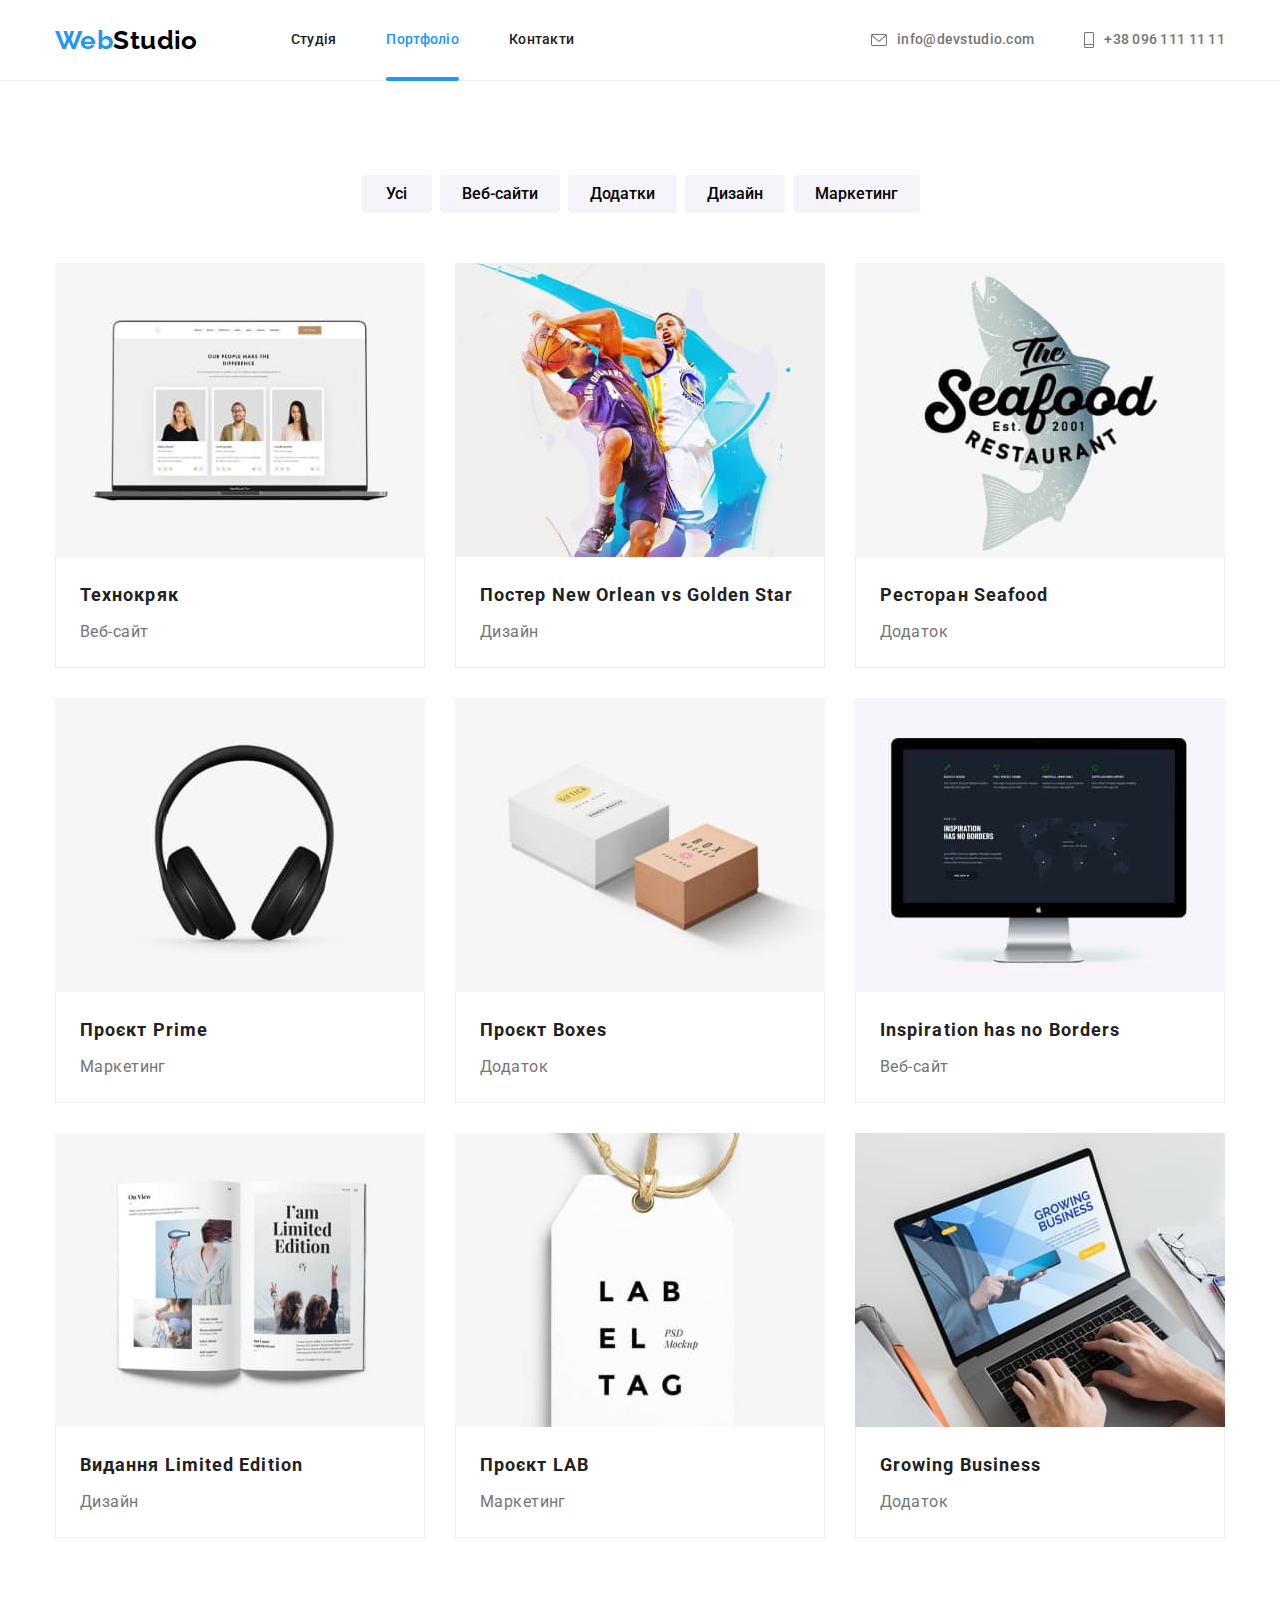
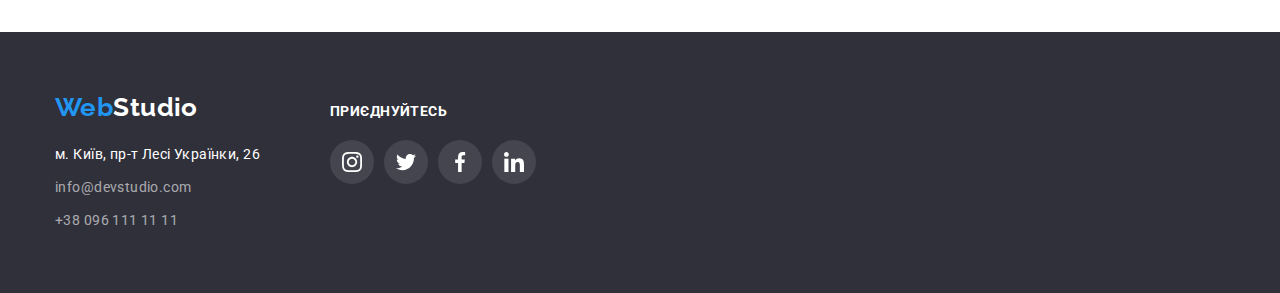
==== portfolio.html @ 8747063b "Clone from hw05" ====
<!DOCTYPE html>
<html lang="uk">
  <head>
    <meta charset="UTF-8" />
    <meta name="viewport" content="width=device-width, initial-scale=1.0" />
    <title>Портфоліо</title>
    <link rel="preconnect" href="https://fonts.googleapis.com" />
    <link rel="preconnect" href="https://fonts.gstatic.com" crossorigin />
    <link
      href="https://fonts.googleapis.com/css2?family=Raleway:wght@700&family=Roboto:wght@400;500;700;900&display=swap"
      rel="stylesheet"
    />
    <link 
      rel="stylesheet" 
      href="https://cdn.jsdelivr.net/npm/modern-normalize@1.1.0/modern-normalize.min.css"
    />
    <link rel="stylesheet" href="./css/styles.css" />
  </head>
  <body>
    <header class="page-header">
      <div class="container page-header-container">
        <nav class="page-navigation">
          <a href="#webstudio" class="webstudio link"
            ><span class="weblogo">Web</span><span class="studiologoblack">Studio</span></a
          >
          <ul class="menu list">
            <li class="menu-item">
              <a href="./index.html" class="menu-link link ">Студія</a>
            </li>
            <li class="menu-item">
              <a href="./portfolio.html" class="menu-link link current">Портфоліо</a>
            </li>
            <li class="menu-item">
              <a href="#contacts" class="menu-link link">Контакти</a>
            </li>
          </ul>
        </nav>
        <ul class="page-contacts list">
          <li class="page-contacts-item">
            <a href="mailto:info@devstudio.com" class="contacts-link link">
              <svg aria-label="Mail" class="contact-img" width="16" height="12">
                <use href="./images/icons.svg#icon-mail"></use>
              </svg>
              <span>info@devstudio.com</span></a
            >
          </li>
          <li class="page-contacts-item">
            <a href="tel:+380961111111" class="contacts-link link">
              <svg aria-label="Smartphone" class="contact-img" width="10" height="16">
                <use href="./images/icons.svg#icon-smartphone"></use>
              </svg>
              <span>+38 096 111 11 11</span>
            </a>
          </li>
        </ul>
      </div>
    </header>
    <main>
      <section class="page-portfolio-projects">
        <div class="container">
          <h1 class="buttons visually-hidden">Кнопки</h2>
          <ul class="buttons-list list">
            <li class="buttons-list-item">
            <button class="portfolio-buttons buttoncursor portfolio-buttons-all" type="button">Усі</button>
            </li>
            <li class="buttons-list-item">
            <button class="portfolio-buttons buttoncursor" type="button">Веб-сайти</button>
            </li>
            <li class="buttons-list-item">
            <button class="portfolio-buttons buttoncursor" type="button">Додатки</button>
            </li>
            <li class="buttons-list-item">
            <button class="portfolio-buttons buttoncursor" type="button">Дизайн</button>
            </li>
            <li class="buttons-list-item">
            <button class="portfolio-buttons buttoncursor" type="button">Маркетинг</button>
            </li>
          </ul>
        </div>
        <div class="container">
          <ul class="portfolio-projects list">
          <li class="portfolio-projects-item">
            <a href="#" class="portfolio-projects-link link">
              <div class="portfolio-image-wrapper">
                <img
              src="./images/portfolio-1.jpg"
              alt="Notebook"
              width="370"
              height="294"
              class="portfolio-projects-photo"
                />
              <p class="overlay">Ресурс пропонує комплексні пропозиції з різним рівнем функціоналу та сервісів. Все це дозволить відвідувачу отримати вичерпні відомості про компанію чи приватну особу.</p>
              </div>
              <div class="portfolio-projects-container">
                <h2 class="portfolio-projects-name">Технокряк</h3>
                <p class="portfolio-projects-description">Веб-сайт</p>
              </div>
            </a>
            
          </li>
          <li class="portfolio-projects-item">
            <a href="#" class="portfolio-projects-link link">
              <div class="portfolio-image-wrapper">
                <img
              src="./images/portfolio-2.jpg"
              alt="Poster"
              width="370"
              height="294"
              class="portfolio-projects-photo"
                />
              <p class="overlay">Ресурс пропонує комплексні пропозиції з різним рівнем функціоналу та сервісів. Все це дозволить відвідувачу отримати вичерпні відомості про компанію чи приватну особу.</p>
              </div>
              <div class="portfolio-projects-container">
                <h2 class="portfolio-projects-name">Постер New Orlean vs Golden Star</h3>
                <p class="portfolio-projects-description">Дизайн</p>
              </div>
            </a>
          </li>
          <li class="portfolio-projects-item">
            <a href="#" class="portfolio-projects-link link">
              <div class="portfolio-image-wrapper">
                <img
              src="./images/portfolio-3.jpg"
              alt="RestaurantLogo"
              width="370"
              height="294"
              class="portfolio-projects-photo"
                />
              <p class="overlay">Ресурс пропонує комплексні пропозиції з різним рівнем функціоналу та сервісів. Все це дозволить відвідувачу отримати вичерпні відомості про компанію чи приватну особу.</p>
              </div>
            <div class="portfolio-projects-container">
              <h2 class="portfolio-projects-name">Ресторан Seafood</h3>
              <p class="portfolio-projects-description">Додаток</p>
            </div>
            </a>
          </li>
          <li class="portfolio-projects-item">
            <a href="#" class="portfolio-projects-link link">
              <div class="portfolio-image-wrapper">
                <img
              src="./images/portfolio-4.jpg"
              alt="Headphones"
              width="370"
              height="294"
              class="portfolio-projects-photo"
                />
              <p class="overlay">Ресурс пропонує комплексні пропозиції з різним рівнем функціоналу та сервісів. Все це дозволить відвідувачу отримати вичерпні відомості про компанію чи приватну особу.</p>
              </div>
            <div class="portfolio-projects-container">
              <h2 class="portfolio-projects-name">Проєкт Prime</h3>
              <p class="portfolio-projects-description">Маркетинг</p>
            </div>
            </a>
          </li>
          <li class="portfolio-projects-item">
            <a href="#" class="portfolio-projects-link link">
              <div class="portfolio-image-wrapper">
                <img
              src="./images/portfolio-5.jpg"
              alt="Boxes"
              width="370"
              height="294"
              class="portfolio-projects-photo"
                />
              <p class="overlay">Ресурс пропонує комплексні пропозиції з різним рівнем функціоналу та сервісів. Все це дозволить відвідувачу отримати вичерпні відомості про компанію чи приватну особу.</p>
              </div>
            <div class="portfolio-projects-container">
              <h2 class="portfolio-projects-name">Проєкт Boxes</h3>
              <p class="portfolio-projects-description">Додаток</p>
            </div>
            </a>
          </li>
          <li class="portfolio-projects-item">
            <a href="#" class="portfolio-projects-link link">
              <div class="portfolio-image-wrapper">
                <img
              src="./images/portfolio-6.jpg"
              alt="Monitor"
              width="370"
              height="294"
              class="portfolio-projects-photo"
                />
              <p class="overlay">Ресурс пропонує комплексні пропозиції з різним рівнем функціоналу та сервісів. Все це дозволить відвідувачу отримати вичерпні відомості про компанію чи приватну особу.</p>
              </div>
            <div class="portfolio-projects-container">
              <h2 class="portfolio-projects-name">Inspiration has no Borders</h3>
              <p class="portfolio-projects-description">Веб-сайт</p>
            </div>
            </a>
          </li>
          <li class="portfolio-projects-item">
            <a href="#" class="portfolio-projects-link link">
              <div class="portfolio-image-wrapper">
                <img
              src="./images/portfolio-7.jpg"
              alt="Book"
              width="370"
              height="294"
              class="portfolio-projects-photo"
                />
              <p class="overlay">Ресурс пропонує комплексні пропозиції з різним рівнем функціоналу та сервісів. Все це дозволить відвідувачу отримати вичерпні відомості про компанію чи приватну особу.</p>
              </div>
            <div class="portfolio-projects-container">
              <h2 class="portfolio-projects-name">Видання Limited Edition</h3>
              <p class="portfolio-projects-description">Дизайн</p>
            </div>
            </a>
          </li>
          <li class="portfolio-projects-item">
            <a href="#" class="portfolio-projects-link link">
              <div class="portfolio-image-wrapper">
                <img
              src="./images/portfolio-8.jpg"
              alt="LabelTag"
              width="370"
              height="294"
              class="portfolio-projects-photo"
                />
              <p class="overlay">Ресурс пропонує комплексні пропозиції з різним рівнем функціоналу та сервісів. Все це дозволить відвідувачу отримати вичерпні відомості про компанію чи приватну особу.</p>
              </div>
            <div class="portfolio-projects-container">
              <h2 class="portfolio-projects-name">Проєкт LAB</h3>
              <p class="portfolio-projects-description">Маркетинг</p>
            </div>
            </a>
          </li>
          <li class="portfolio-projects-item">
            <a href="#" class="portfolio-projects-link link">
              <div class="portfolio-image-wrapper">
                <img
              src="./images/portfolio-9.jpg"
              alt="NotebookWork"
              width="370"
              height="294"
              class="portfolio-projects-photo"
                />
              <p class="overlay">Ресурс пропонує комплексні пропозиції з різним рівнем функціоналу та сервісів. Все це дозволить відвідувачу отримати вичерпні відомості про компанію чи приватну особу.</p>
              </div>
            <div class="portfolio-projects-container">
              <h2 class="portfolio-projects-name">Growing Business</h3>
              <p class="portfolio-projects-description">Додаток</p>
            </div>
            </a>
          </li>
        </ul>
        </div> 
      </section>
    </main>
    <footer class="page-footer">
      <div class="footer-container container">
        <div class="footer-first-column">
          <a href="#webstudio" class="webstudio-footer link"
            ><span class="weblogo">Web</span><span class="studiologowhite">Studio</span></a
          >
          <address class="address-footer">
            <ul class="address-list list">
              <li class="address-list-item">
                <a
                  href="https://goo.gl/maps/CPtrU1FHBa2aNyZL9"
                  target="_blank"
                  rel="noopener noreferrer nofollow"
                  class="address link"
                  >м. Київ, пр-т Лесі Українки, 26
                </a>
              </li>
              <li class="address-list-item">
                <a href="mailto:info@devstudio.com" class="footer-contacts link"
                  >info@devstudio.com</a
                >
              </li>
              <li class="address-list-item">
                <a href="tel:+380961111111" class="footer-contacts link">+38 096 111 11 11</a>
              </li>
            </ul>
          </address>
        </div>
        <div class="footer-second-column">
          <p class="header-join">Приєднуйтесь</p>
          <ul class="social-list list">
            <li class="social-list-item">
              <a href="#" class="social-footer-link">
                <svg aria-label="Social" class="social-footer-icon" width="20" height="20">
                  <use href="./images/icons.svg#icon-instagram"></use>
                </svg>
              </a>
            </li>
            <li class="social-list-item">
              <a href="#" class="social-footer-link">
                <svg aria-label="Social" class="social-footer-icon" width="20" height="20">
                  <use href="./images/icons.svg#icon-twitter"></use>
                </svg>
              </a>
            </li>
            <li class="social-list-item">
              <a href="#" class="social-footer-link">
                <svg aria-label="Social" class="social-footer-icon" width="20" height="20">
                  <use href="./images/icons.svg#icon-facebook"></use>
                </svg>
              </a>
            </li>
            <li class="social-list-item">
              <a href="#" class="social-footer-link">
                <svg aria-label="Social" class="social-footer-icon" width="20" height="20">
                  <use href="./images/icons.svg#icon-linkedin"></use>
                </svg>
              </a>
            </li>
          </ul>
        </div>
      </div>
    </footer>
  </body>
</html>
---- css/styles.css ----
:root {
    --primary-font: 'Roboto', sans-serif;
    --logo-font: 'Raleway', sans-serif;
    --primary-bg-color: #FFFFFF;
    --secondary-bg-color: #F5F4FA;
    --dark-bg-color: #2F303A;
    --primary-text-color: #212121;
    --primary-contact-color: #757575;
    --primary-accent-color: #2196F3;
    --secondary-accent-color: #188CE8;
    --primary-black: #000000;
    --transition-dur-and-func: 250ms cubic-bezier(0.4, 0, 0.2, 1);
}

h1, h2, h3, h4, h5, h6, p {
    margin-top: 0;
    margin-bottom: 0;
}

ol, ul {
    margin-top: 0;
    margin-bottom: 0;
    padding-left: 0;
}

img {
    display: block;
    max-width: 100%;
    height: auto;
}

.link {
    color: var(--primary-text-color);
    text-decoration: none;
    cursor: pointer;
    transition: color var(--transition-dur-and-func);
}

.list{
    list-style: none;
}

.buttoncursor {
    cursor: pointer;
}

.visually-hidden {
    position: absolute;
    white-space: nowrap;
    width: 1px;
    height: 1px;
    overflow: hidden;
    border: 0;
    padding: 0;
    clip: rect(0 0 0 0);
    clip-path: inset(50%);
    margin: -1px;
}

body {
    font-family: var(--primary-font);
    background: var(--primary-bg-color);
    color: var(--primary-text-color);
    font-size: 14px;
    letter-spacing: 0.03em;
}

.container {
    width: 1200px;
    margin-left: auto;
    margin-right: auto;
    padding-left: 15px;
    padding-right: 15px;
}

.section {
    padding-top: 94px;
    padding-bottom: 94px;
}

/*-------------- HEADER --------------*/
.page-header {
    border-bottom: 1px solid #ECECEC;
}

.page-header-container {
    display: flex;
    align-items: center;
}

.page-navigation {
    display: flex;
    align-items: center;
}

.webstudio {
    margin-right: 93px;
}

.menu {
    display: flex;
    column-gap: 50px;
}

.page-contacts {
    display: flex;
    column-gap: 50px;
    margin-left: auto;
}

.weblogo {
    font-family: 'Raleway';
    font-weight: 700;
    font-size: 26px;
    line-height: 1.19;  
    color: var(--primary-accent-color);
}

.studiologoblack {
    font-family: 'Raleway';
    font-weight: 700;
    font-size: 26px;
    line-height: 1.19;
    color: var(--primary-black);
}

.menu-link {
    position: relative;

    display: block;
    padding-top: 32px;
    padding-bottom: 32px;

    font-weight: 500;
    line-height: 1.14;
    letter-spacing: 0.02em;
    color: var(--primary-text-color);
}

.contacts-link {
    display: flex;
    align-items: center;
    font-weight: 500;
    line-height: 1.14;
    letter-spacing: 0.02em;
    color: var(--primary-contact-color);
}

.contact-img {
    margin-right: 10px;
    fill: var(--primary-contact-color);
}

.link.current::after {
    content: "";
    display: block;
    position: absolute;
    left: 0;
    bottom: -1px;
    width: 100%;
    height: 4px;
    border-radius: 2px;
    background-color: var(--primary-accent-color);
}

.menu-link:hover,
.menu-link:focus,
.contacts-link:hover,
.contacts-link:focus {
    color: var(--primary-accent-color);
}

.contacts-link:hover .contact-img,
.contacts-link:focus .contact-img{
    fill: var(--primary-accent-color);
    transition: fill var(--transition-dur-and-func);
}

.current {
    color: var(--primary-accent-color);
}

/*-------------- /HEADER --------------*/

/*-------------- FOOTER --------------*/

.footer-container {
    display: flex;
    align-items: baseline;
}

.footer-second-column {
    margin-left: 70px;
}

.page-footer {
    background-color: var(--dark-bg-color);
    padding-top: 60px;
    padding-bottom: 60px;
}

.webstudio-footer {
    display: block;
    margin-right: auto;
    margin-bottom: 20px;
}

.studiologowhite {
    font-family: 'Raleway';
    font-weight: 700;
    font-size: 26px;
    line-height: 1.19;
    color: var(--primary-bg-color);
}

.address-footer {
    font-style: normal;
    line-height: 1.71;
    margin-right: auto;
}

.address-list-item:not(:last-child) {
    margin-bottom: 9px;
}

.address {
    color: var(--primary-bg-color);
}

.footer-contacts {
    color: rgba(255, 255, 255, 0.6);
}

.address:hover,
.address:focus,
.footer-contacts:hover,
.footer-contacts:focus {
    color: var(--primary-accent-color);
}

.header-join {
    font-size: 14px;
    font-weight: 700;
    line-height: 1.14;
    text-transform: uppercase;
    color: var(--primary-bg-color);
    margin-bottom: 20px;
}

.social-footer-link {
    background-color: rgba(255, 255, 255, 0.1);
    display: flex;
    justify-content: center;
    align-items: center;
    width: 44px;
    height: 44px;
    border-radius: 50%;
    transition: color var(--transition-dur-and-func);
}

.social-footer-link:hover,
.social-footer-link:focus{
    background-color: var(--primary-accent-color);
    transition: background-color var(--transition-dur-and-func);
}

.social-footer-icon {
    fill: var(--primary-bg-color);
}

/*-------------- /FOOTER --------------*/

/*-------------- FEATURE --------------*/

.feature {
    max-width: 1600px;
    margin: 0 auto;
    background-color: var(--dark-bg-color);
    text-align: center;
    background-image: linear-gradient(rgba(47, 48, 58, 0.4), rgba(47, 48, 58, 0.4)), url('../images/feature.jpg');
    padding: 200px 0;
}

.feature-header {
    font-weight: 900;
    font-size: 44px;
    line-height: 1.36;
    text-align: center;
    letter-spacing: 0.06em;
    text-transform: uppercase;
    color: var(--primary-bg-color);
    width: 696px;
    margin-bottom: 30px;
    margin-left: auto;
    margin-right: auto;
}

.modal-open-btn {
    background: var(--primary-accent-color);
    box-shadow: 0px 4px 4px rgba(0, 0, 0, 0.15);
    border-radius: 4px;
    border: 0;
    font-weight: 700;
    font-size: 16px;
    line-height: 1.88;
    display: inline-block;
    letter-spacing: 0.06em;
    color: var(--primary-bg-color);
    width: 216px;
    height: 50px;
    transition: background-color var(--transition-dur-and-func),
        box-shadow var(--transition-dur-and-func);
}

.modal-open-btn:hover,
.modal-open-btn:focus {
    background: var(--secondary-accent-color);
}

/*-------------- /FEATURE --------------*/

/*-------------- CHARACTERISTIC --------------*/

.section-characteristic {
    padding-top: 94px;
}

.characteristic-list {
    display: flex;
    column-gap: 30px;
}

.characteristic-item {
    flex-basis: calc((100%-90px)/4)
}

.characteristic-item-container {
    display: flex;
    justify-content: center;
    align-items: center;
    margin-bottom: 30px;
    height: 120px;
    background-color: #F5F4FA;
}

.characteristic-name {
    font-size: 14px;
    font-weight: 700;
    line-height: 1.14;
    text-transform: uppercase;
    margin-bottom: 10px;
}

.characteristic-description {
    line-height: 1.71;
    color: var(--primary-contact-color);
}

/*-------------- /CHARACTERISTIC --------------*/

/*-------------- WHAT WE DO --------------*/

.work-photo-list {
    display: flex;
    column-gap: 30px;
}

.what-we-do-container {
    position: relative;
}

.what-we-do-overlay {
    position: absolute;
    display: flex;
    left: 0;
    bottom: 0;
    width: 100%;
    height: 70px;
    align-items: center;
    justify-content: center;

    font-family: var(--primary-font);
    font-weight: 700;
    font-size: 14px;
    line-height: 1.14;
    letter-spacing: 0.03em;
    text-transform: uppercase;
    color: var(--primary-bg-color);
    background-color: rgba(47, 48, 58, 0.8);
}

.work-photo-item {
    flex-basis: calc((100%-60px)/3)
}

.name-header {
    font-weight: 700;
    font-size: 36px;
    line-height: 1.17;
    text-align: center;
    margin-bottom: 50px;
}

/*-------------- /WHAT WE DO --------------*/

/*-------------- OUR TEAM --------------*/

.our-team {
    background: var(--secondary-bg-color);
}

.workers-list {
    display: flex;
    column-gap: 30px;
}

.workers-list-item {
    box-shadow: 0px 1px 3px rgba(0, 0, 0, 0.12), 0px 1px 1px rgba(0, 0, 0, 0.14), 0px 2px 1px rgba(0, 0, 0, 0.2);
    border-radius: 0px 0px 4px 4px;
    flex-basis: calc((100% - 90px)/ 4)
}

.workers-container {
    padding-top: 30px;
    padding-bottom: 30px;
    background: var(--primary-bg-color);
}

.workers-name {
    font-weight: 500;
    font-size: 16px;
    line-height: 1.19;
    text-align: center;
    margin-bottom: 10px;
}

.workers-job {
    font-size: 16px;
    line-height: 1.19;
    text-align: center;
    color: var(--primary-contact-color);
    margin-bottom: 16px;
}

.social-list {
    display: flex;
    justify-content: center;
    column-gap: 10px;
}

.social-list-link {
    display: flex;
    justify-content: center;
    align-items: center;
    width: 44px;
    height: 44px;
    border-radius: 50%;
    color: #AFB1B8;
    background-color: var(--primary-bg-color);
    transition: background-color var(--transition-dur-and-func);
}

.social-list-icon {
    fill: currentColor;
    transition: fill var(--transition-dur-and-func);
}

.social-list-link:hover,
.social-list-link:focus {
    background-color: var(--primary-accent-color);
}

.social-list-link:hover .social-list-icon,
.social-list-link:focus .social-list-icon{
    fill: var(--primary-bg-color);
}

.social-list-icon {
    fill: #AFB1B8;
}

/*-------------- /OUR TEAM --------------*/

/*-------------- CLIENTS --------------*/

.clients-list {
    display: flex;
    column-gap: 30px;
    justify-content: center;
    align-items: center;
}

.clients-list-item {
    display: flex;
    justify-content: center;
    align-items: center;
    width: 170px;
    height: 92px;
    border: 1px solid #AFB1B8 ;
    border-radius: 4px;
    transition: border-color var(--transition-dur-and-func);
}

.clients-link {
    display: flex;
    justify-content: center;
    align-items: center;
    width: 100%;
    height: 100%;
    color: #AFB1B8;
    fill: currentColor;
    transition: fill var(--transition-dur-and-func);
}

.clients-link:hover,
.clients-link:focus{
    fill: var(--primary-accent-color);
}

.clients-list-item:hover,
.clients-list-item:focus {
    border-color: var(--primary-accent-color);
}

/*-------------- /CLIENTS --------------*/

/*-------------- PORTFOLIO PROJECTS --------------*/

.buttons-list {
    display: flex;
    column-gap: 8px;
    justify-content: center;
    margin-bottom: 50px;
}

.portfolio-buttons {
    background: var(--secondary-bg-color);
    border-radius: 4px;
    border: 0;
    font-weight: 500;
    font-size: 16px;
    line-height: 1.63;
    text-align: center;
    padding: 6px 22px;

    transition: color var(--transition-dur-and-func),
    background-color var(--transition-dur-and-func),
    box-shadow var(--transition-dur-and-func);
}

.portfolio-buttons-all {
    padding: 6px 25px;
}

.portfolio-buttons:hover,
.portfolio-buttons:focus {
    background: var(--primary-accent-color);
    color: var(--primary-bg-color);
    box-shadow: 0px 3px 1px rgba(0, 0, 0, 0.1), 0px 1px 2px rgba(0, 0, 0, 0.08), 0px 2px 2px rgba(0, 0, 0, 0.12);
}

.portfolio-projects-link {
    display: block;
    width: 370px;
    transition: box-shadow var(--transition-dur-and-func);
}

.page-portfolio-projects {
    padding-top: 94px;
    padding-bottom: 94px;
}

.portfolio-projects {
    display: flex;
    flex-wrap: wrap;
    gap: 30px;
}

.portfolio-projects-item {
    flex-basis: calc((1110px)/3);
}

.portfolio-projects-link:hover {
    box-shadow: 0px 1px 1px rgba(0, 0, 0, 0.12), 0px 4px 4px rgba(0, 0, 0, 0.06), 1px 4px 6px rgba(0, 0, 0, 0.16);
}

.portfolio-projects-container{
    padding: 20px 24px;
    border: 1px solid #EEEEEE;
    border-top: 0;
}

.portfolio-projects-name {
    font-weight: 700;
    font-size: 18px;
    line-height: 2;
    letter-spacing: 0.06em;
    margin-bottom: 4px;
}

.portfolio-projects-description {
    font-size: 16px;
    line-height: 1.88;
    color: var(--primary-contact-color);
}

.portfolio-image-wrapper {
    position: relative;
    overflow: hidden;
}

.overlay {
    position: absolute;
    top: 0;
    left: 0;
    width: 100%;
    height: 100%;
    padding: 63px 24px;
    overflow: auto;

    font-family: var(--primary-font);
    font-weight: 400;
    font-size: 18px;
    line-height: 1.55;
    letter-spacing: 0.03em;
    color: var(--primary-bg-color);
    background-color: rgba(33, 150, 243, 0.9);

    transform: translateY(101%);
    transition: transform var(--transition-dur-and-func);
}

.portfolio-projects-link:hover .overlay,
.portfolio-projects-link:focus .overlay {
    transform: translateY(0%);
}

/*-------------- /PORTFOLIO PROJECTS --------------*/

/*-------------- MODAL --------------*/

.backdrop {
    position: fixed;
    top: 0;
    left: 0;
    z-index: 100%;
    width: 100%;
    height: 100%;
    background-color: rgba(0, 0, 0, 0.2);

    transition: opacity var(--transition-dur-and-func), visibility var(--transition-dur-and-func);
}

.backdrop.is-hidden {
    visibility: hidden;
    opacity: 0;
    pointer-events: none;
}

.modal {
    position: absolute;
    top: 50%;
    left: 50%;
    transform: translate(-50%, -50%);
    width: 528px;
    height: 581px;
    background-color: var(--primary-bg-color);
}

.modal-close-btn {
    position: absolute;
    top: 8px;
    right: 8px;
    display: flex;
    align-items: center;
    justify-content: center;
    width: 30px;
    height: 30px;
    border: 1px solid rgba(0, 0, 0, 0.1);
    background-color: var(--primary-bg-color);
    border-radius: 50%;
    padding: 0;
    cursor: pointer;
}

/*-------------- /MODAL --------------*/
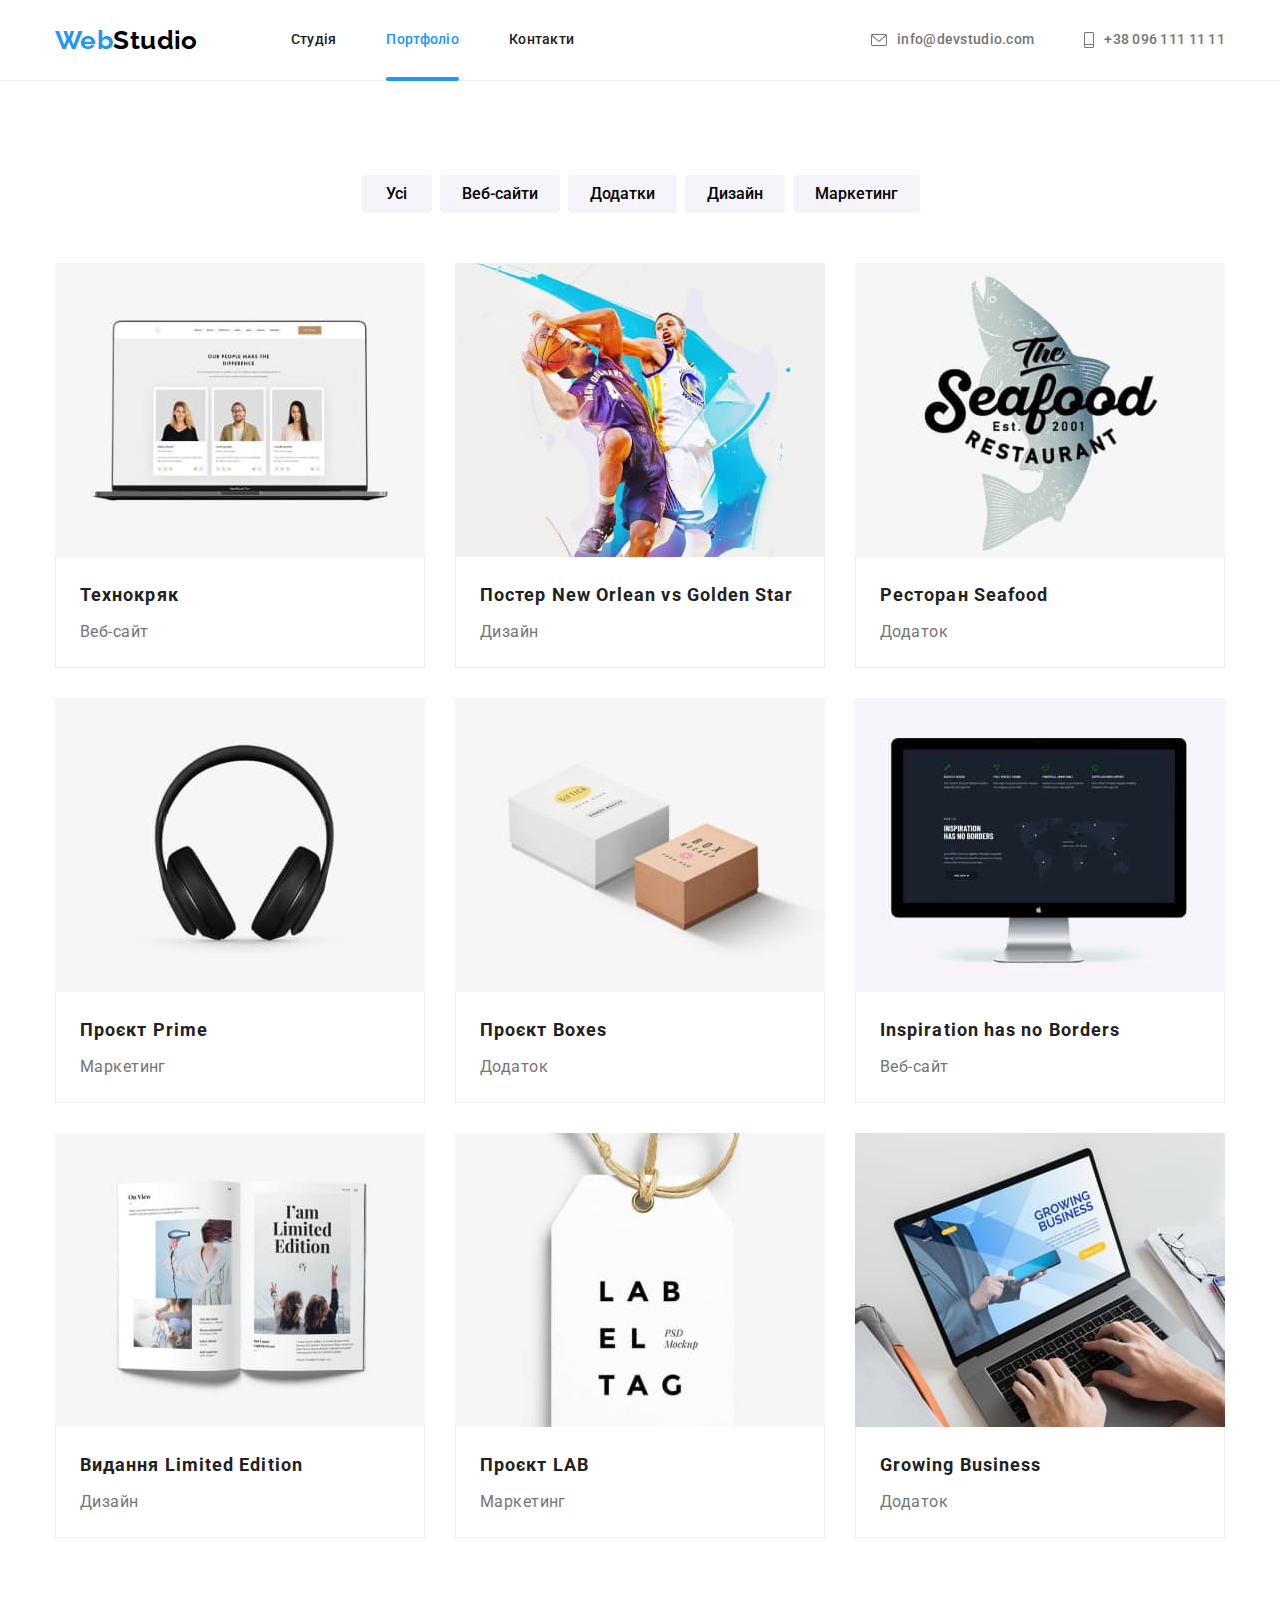
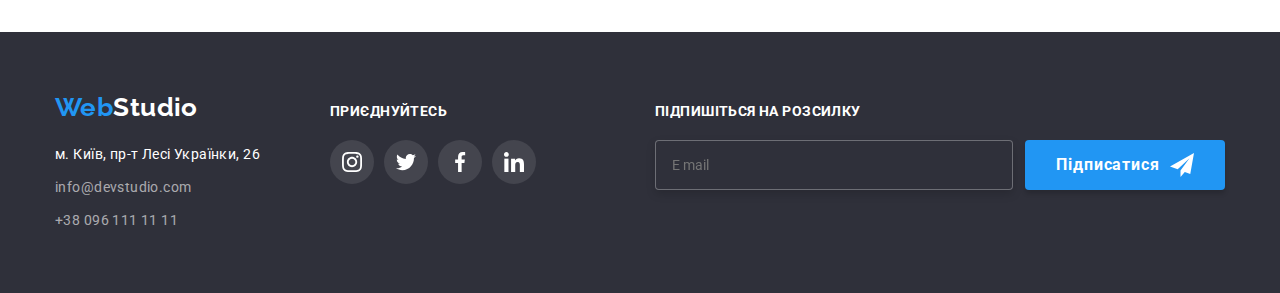
==== commit 57e593da: "Update footer" ====
--- a/portfolio.html
+++ b/portfolio.html
@@ -307,6 +307,26 @@
             </li>
           </ul>
         </div>
+        <form class="footer-form">
+          <p class="footer-form-text">Підпишіться на розсилку</p>
+          <div class="footer-form-container">
+            <label class="footer-form-field">
+              <input
+                name="email"
+                type="email"
+                placeholder="E mail"
+                required
+                class="footer-form-input"
+              />
+            </label>
+            <button type="submit" class="footer-form-button">
+              Підписатися
+              <svg class="footer-form-icon" width="24" height="24">
+                <use href="./images/icons.svg#icon-send"></use>
+              </svg>
+            </button>
+          </div>
+        </form>
       </div>
     </footer>
   </body>
--- a/css/styles.css
+++ b/css/styles.css
@@ -268,6 +268,75 @@
     fill: var(--primary-bg-color);
 }
 
+.footer-form {
+    margin-left: auto;
+}
+
+.footer-form-text {
+    margin-bottom: 20px;
+    font-weight: 700;
+    font-size: 14px;
+    line-height: 1.14;
+    letter-spacing: 0.03em;
+    text-transform: uppercase;
+    color: var(--primary-bg-color);
+}
+
+.footer-form-container {
+    display: flex;
+    align-items: center;
+    justify-content: center;
+}
+
+.footer-form-field {
+    margin-right: 12px;
+}
+
+.footer-form-input {
+    height: 50px;
+    width: 358px;
+    padding-top: 15px;
+    padding-bottom: 15px;
+    padding-left: 16px;
+    background-color: var(--dark-bg-color);
+    border: 1px solid rgba(255,255,255,0.3);
+    filter: drop-shadow(0px 4px 4px rgba(0,0,0,0.15));
+    border-radius: 4px;
+    color: var(--primary-bg-color);
+}
+
+.footer-form-button {
+    display: inline-flex;
+    align-items: center;
+    justify-content: center;
+    min-width: 200px;
+    height: 50px;
+    padding: 10px 28px;
+    color: var(--primary-bg-color);
+    fill: currentColor;
+    background: var(--primary-accent-color);
+    box-shadow: 0px 4px 4px rgba(0,0,0, 0.15);
+    border-radius: 4px;
+    border: 0px solid transparent;
+
+    font-weight: 700;
+    font-size: 16px;
+    line-height: 1.88;
+    text-align: center;
+    letter-spacing: 0.06em;
+    transition: background-color var(--transition-dur-and-func);
+    cursor: pointer;
+}
+
+.footer-form-button:hover,
+.footer-form-button:focus {
+    background-color: #188CE8;
+}
+
+.footer-form-icon {
+    margin-left: 10px;
+}
+
 /*-------------- /FOOTER --------------*/
 
 /*-------------- FEATURE --------------*/
@@ -665,6 +734,10 @@
     width: 528px;
     height: 581px;
     background-color: var(--primary-bg-color);
+    box-shadow: 0px 1px 3px rgb(0 0 0 / 12%), 
+                0px 1px 1px rgb(0 0 0 / 14%), 
+                0px 2px 1px rgb(0 0 0 / 20%);
+    border-radius: 4px;
 }
 
 .modal-close-btn {
@@ -683,4 +756,166 @@
     cursor: pointer;
 }
 
+.modal-close-btn:hover {
+    fill: var(--primary-accent-color);
+}
+
+.modal-form {
+    display: flex;
+    flex-direction: column;
+    padding: 40px;
+}
+
+.modal-form-title {
+    margin-bottom: 12px;
+    font-weight: 700;
+    font-size: 20px;
+    line-height: 1.15;
+    text-align: center;
+    letter-spacing: 0.03em;
+
+    color: var(--primary-text-color);
+}
+
+.modal-form-field {
+    margin-bottom: 20px;
+    font-weight: 400;
+    font-size: 12px;
+    line-height: 1.17;
+    letter-spacing: 0.01em;
+    color: var(--primary-contact-color);
+}
+
+.form-field-wrapper {
+    position: relative;
+    display: block;
+    margin-top: 4px;
+}
+
+.modal-form-input {
+    width: 100%;
+    height: 40px;
+    padding-left: 42px;
+    font: inherit;
+    border: 1px solid rgba(33, 33, 33, 0.2);
+    border-radius: 4px;
+    transition: border-color var(--transition-dur-and-func);
+}
+
+.modal-form-icon {
+    position: absolute;
+    top: 50%;
+    left: 0;
+    transform: translateY(-50%);
+    margin-left: 12px;
+    transition: fill var(--transition-dur-and-func);
+}
+
+.modal-form-textarea {
+    display: block;
+    width: 100%;
+    height: 120px;
+    margin-top: 4px;
+    padding: 12px 16px;
+    resize: none;
+    border: 1px solid rgba(33, 33, 33, 0.2);
+    border-radius: 4px;
+    transition: border-color var(--transition-dur-and-func);
+}
+
+.modal-form-textarea::placeholder {
+    font-weight: 400;
+    font-size: 12px;
+    line-height: 1.17;
+    letter-spacing: 0.01em;
+    color: rgba(117, 117, 117, 0.5);
+}
+
+.modal-form-textarea:focus {
+    border-color: var(--primary-accent-color);
+    outline: none;
+}
+
+.modal-form-input:focus {
+    border-color: var(--primary-accent-color);
+    outline: none;
+}
+
+.modal-form-input:focus + .modal-form-icon {
+    fill: var(--primary-accent-color);
+}
+
+.modal-form-check-own {
+    width: 16px;
+    height: 15px;
+    margin-right: 8px;
+    border: 2px solid var(--primary-text-color);
+    fill: var(--primary-bg-color);
+    border-radius: 2px;
+    transition: fill var(--transition-dur-and-func);
+}
+
+.modal-form-check:checked + .modal-form-check-own {
+    background-color: var(--primary-accent-color);
+    border-color: var(--primary-accent-color);
+}
+
+.modal-form-check:checked + .modal-form-check-own .modal-form-check-icon {
+    display: block;
+}
+
+.modal-form-check-icon {
+    display: none;
+}
+
+.modal-form-check:focus +.modal-form-check-own {
+    box-shadow: 0 0 0 2px rgba(0,0,255,0.7);
+}
+
+.modal-form-check-field {
+    display: flex;
+    align-items: center;
+    margin-left: auto;
+    margin-right: auto;
+    margin-bottom: 30px;
+    font-weight: 400;
+    font-size: 14px;
+    line-height: 1.71;
+    letter-spacing: 0.03em;
+    cursor: pointer;
+    color: var(--primary-contact-color);
+}
+
+.form-policy-link {
+    font-weight: 400;
+    font-size: 14px;
+    line-height: 1.71;
+    letter-spacing: 0.03em;
+    color: var(--primary-accent-color);
+}
+
+.modal-form-submit {
+    width: 200px;
+    height: 50px;
+    margin-right: auto;
+    margin-left: auto;
+    font-weight: 700;
+    font-size: 16px;
+    line-height: 1.87;
+    text-align: center;
+    letter-spacing: 0.06em;
+    color: var(--primary-bg-color);
+    background-color: var(--primary-accent-color);
+    border: 1px solid transparent;
+    box-shadow: 0px 4px 4px rgba(0,0,0,0.15);
+    border-radius: 4px;
+    transition: background-color var(--transition-dur-and-func);
+    cursor: pointer;
+}
+
+.modal-form-submit:hover,
+.modal-form-submit:focus {
+    background-color: #188CE8;
+}
+
 /*-------------- /MODAL --------------*/